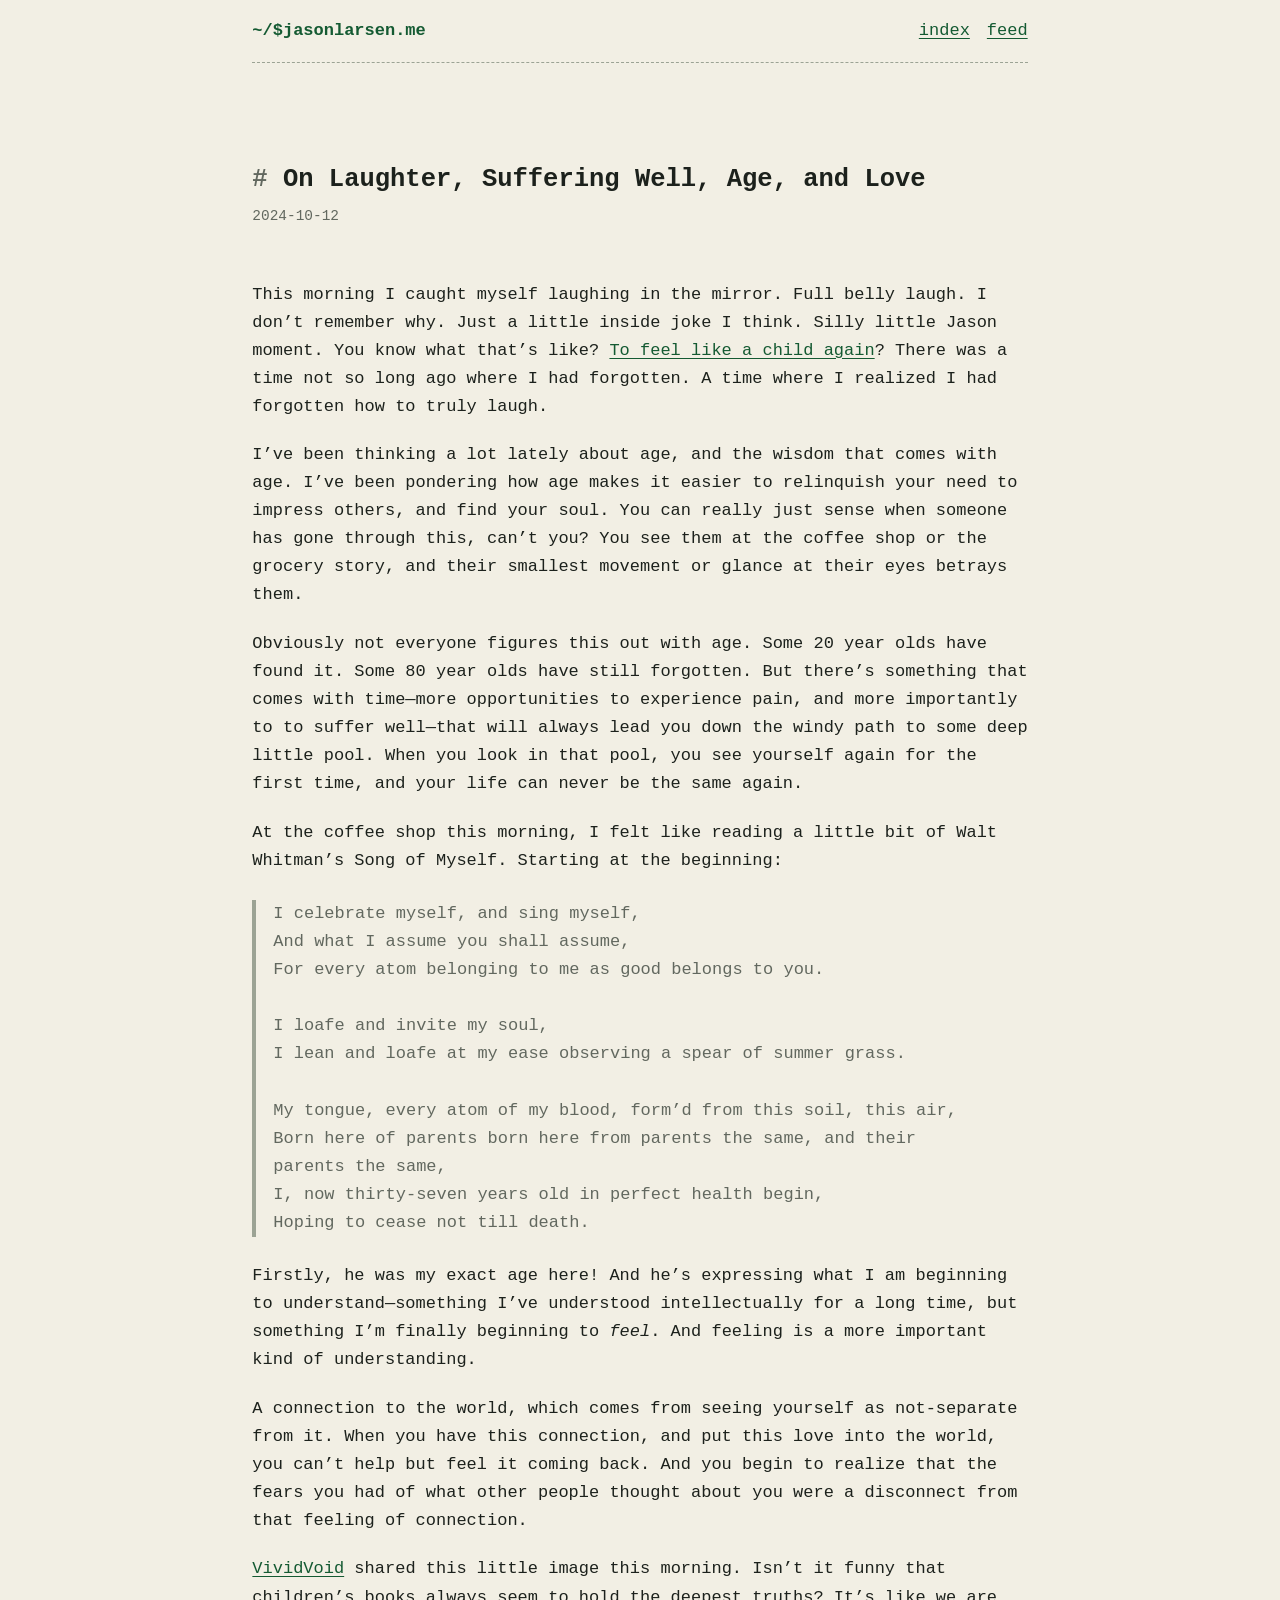
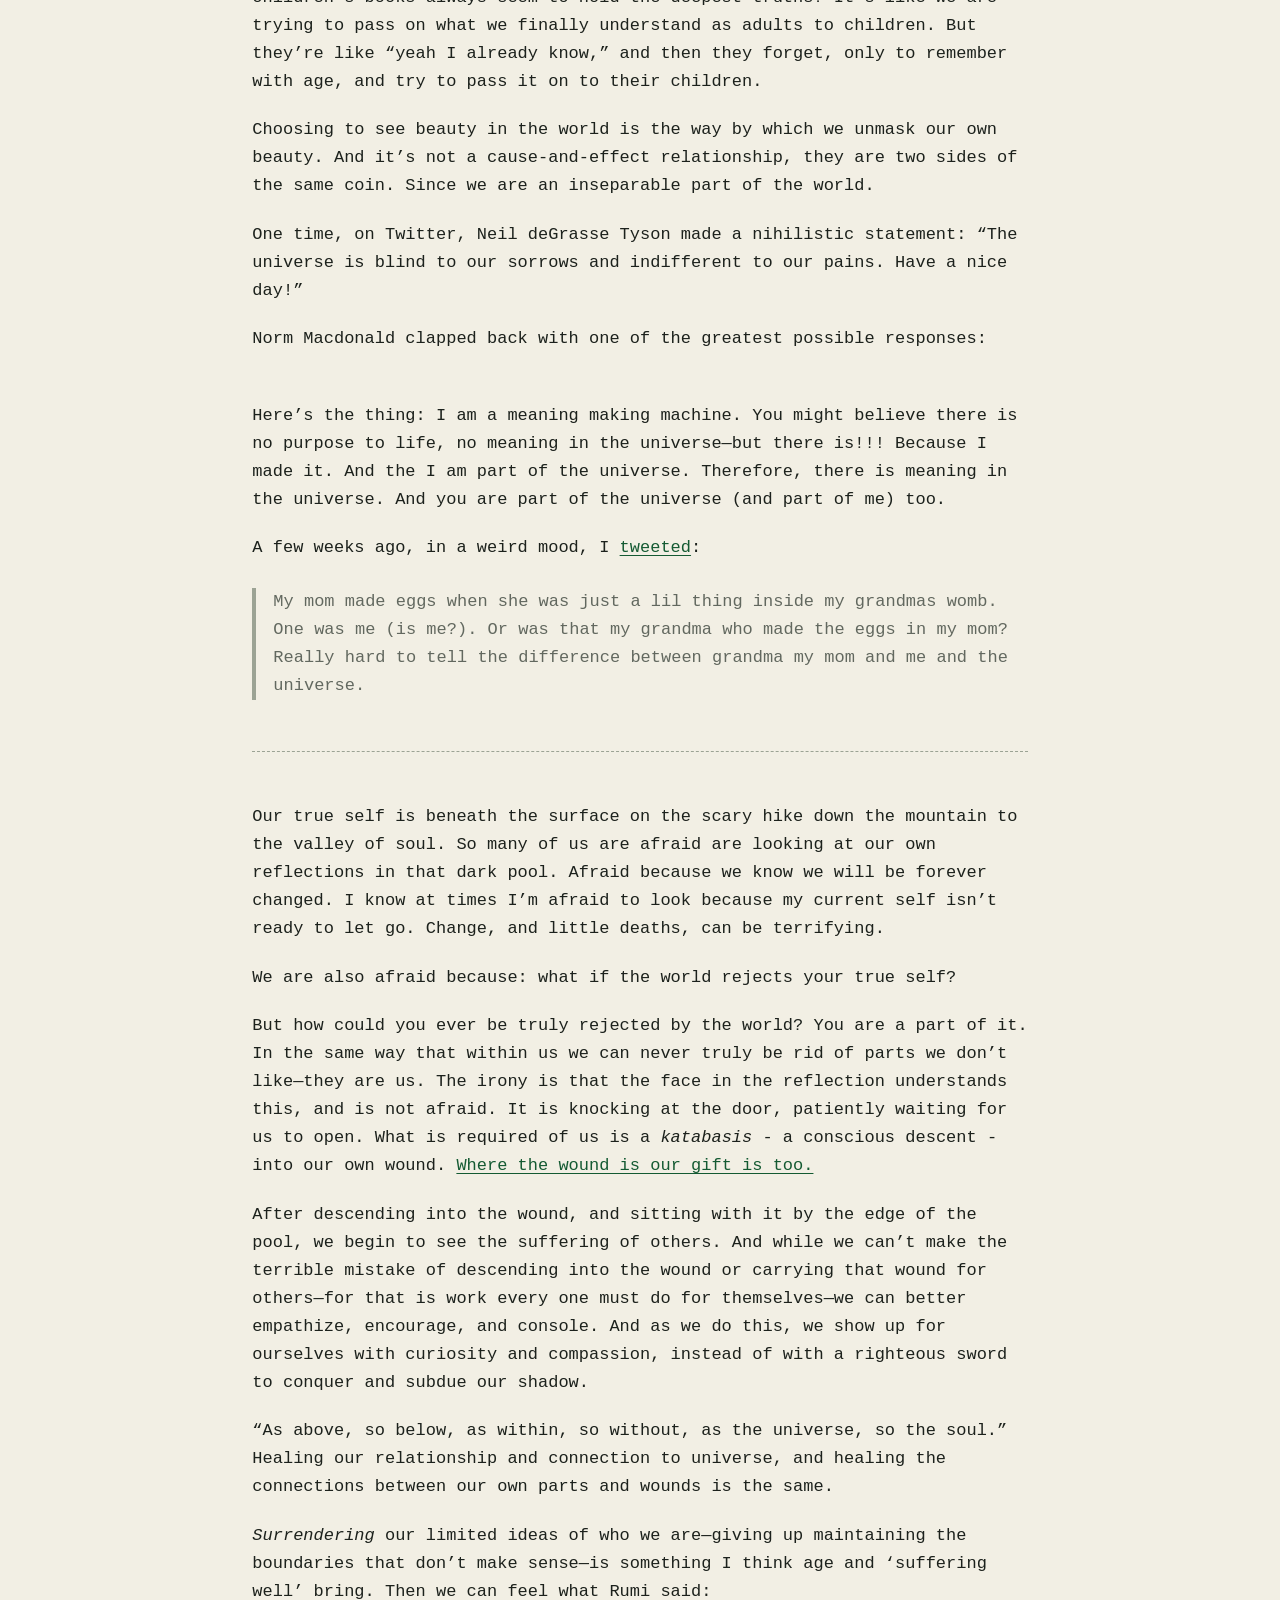
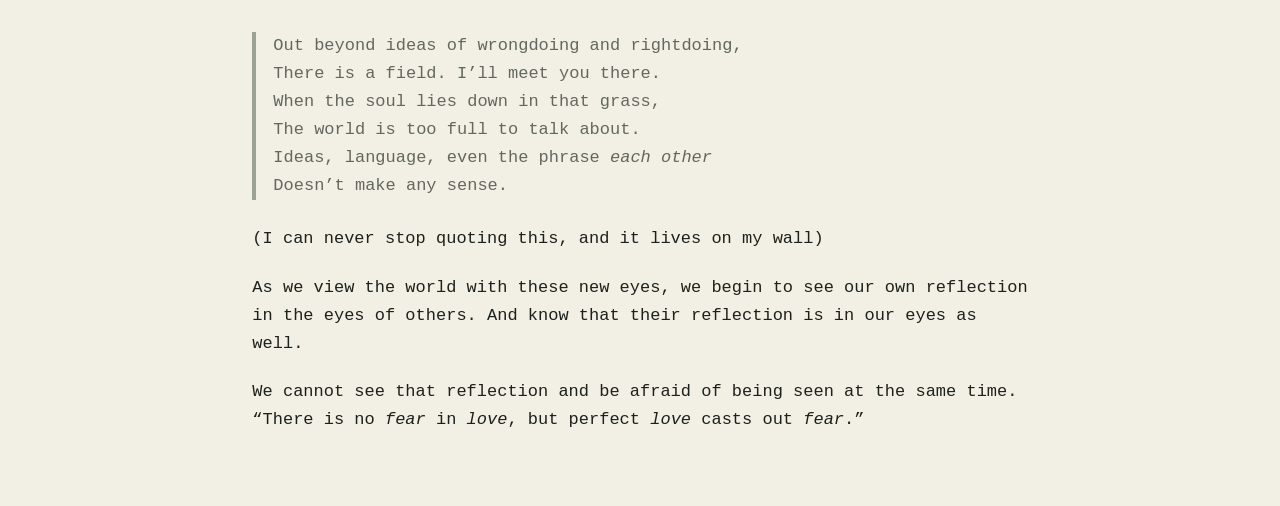
==== on-laughter-suffering-well-age-and-love/index.html @ 5a726ca1 "Publish jasonlarsen.me from e82cf7b160ac2f76d9eeb46ef3b887221762de13" ====
<!doctype html>
<html lang="en">
<head>
  <meta charset="utf-8">
  <meta name="viewport" content="width=device-width, initial-scale=1">
  <meta name="color-scheme" content="light dark">
  <title>On Laughter, Suffering Well, Age, and Love · Jason Larsen</title>
  <meta name="description" content="">
  <link rel="stylesheet" href="https://jarsen.github.io/jasonlarsen-me-pages/style.css">
  <link rel="alternate" type="application/atom+xml" title="Jason Larsen" href="https://jarsen.github.io/jasonlarsen-me-pages/atom.xml">
</head>
<body>
  <header class="site-header">
    <a class="site-title" href="https://jarsen.github.io/jasonlarsen-me-pages">~/$jasonlarsen.me</a>
    <nav aria-label="Primary">
      <a href="https://jarsen.github.io/jasonlarsen-me-pages">index</a>
      <a href="https://jarsen.github.io/jasonlarsen-me-pages/atom.xml">feed</a>
    </nav>
  </header>
  <main>
<article>
  <header class="article-header">
    <h1>On Laughter, Suffering Well, Age, and Love</h1>
    <time datetime="2024-10-12T16:38:03Z">2024-10-12</time>
    
  </header>
  <div class="prose"><p>This morning I caught myself laughing in the mirror. Full belly laugh. I don’t remember why. Just a little inside joke I think. Silly little Jason moment. You know what that’s like? <a rel="external" href="https://www.youtube.com/watch?v=r-rHc8tm5_c">To feel like a child again</a>? There was a time not so long ago where I had forgotten. A time where I realized I had forgotten how to truly laugh.</p>
<p>I’ve been thinking a lot lately about age, and the wisdom that comes with age. I’ve been pondering how age makes it easier to relinquish your need to impress others, and find your soul. You can really just sense when someone has gone through this, can’t you? You see them at the coffee shop or the grocery story, and their smallest movement or glance at their eyes betrays them.</p>
<p>Obviously not everyone figures this out with age. Some 20 year olds have found it. Some 80 year olds have still forgotten. But there’s something that comes with time—more opportunities to experience pain, and more importantly to to suffer well—that will always lead you down the windy path to some deep little pool. When you look in that pool, you see yourself again for the first time, and your life can never be the same again.</p>
<p>At the coffee shop this morning, I felt like reading a little bit of Walt Whitman’s Song of Myself. Starting at the beginning:</p>
<blockquote>
<p>I celebrate myself, and sing myself,<br />
And what I assume you shall assume,<br />
For every atom belonging to me as good belongs to you.<br />
<br />
I loafe and invite my soul,<br />
I lean and loafe at my ease observing a spear of summer grass.<br />
<br />
My tongue, every atom of my blood, form’d from this soil, this air,<br />
Born here of parents born here from parents the same, and their<br />
parents the same,<br />
I, now thirty-seven years old in perfect health begin,<br />
Hoping to cease not till death.</p>
</blockquote>
<p>Firstly, he was my exact age here! And he’s expressing what I am beginning to understand—something I’ve understood intellectually for a long time, but something I’m finally beginning to <em>feel</em>. And feeling is a more important kind of understanding.</p>
<p>A connection to the world, which comes from seeing yourself as not-separate from it. When you have this connection, and put this love into the world, you can’t help but feel it coming back. And you begin to realize that the fears you had of what other people thought about you were a disconnect from that feeling of connection.</p>
<p><a rel="external" href="https://x.com/VividVoid_/status/1845106775747400089">VividVoid</a> shared this little image this morning. Isn’t it funny that children’s books always seem to hold the deepest truths? It’s like we are trying to pass on what we finally understand as adults to children. But they’re like “yeah I already know,” and then they forget, only to remember with age, and try to pass it on to their children.</p>
<p>Choosing to see beauty in the world is the way by which we unmask our own beauty. And it’s not a cause-and-effect relationship, they are two sides of the same coin. Since we are an inseparable part of the world.</p>
<p>One time, on Twitter, Neil deGrasse Tyson made a nihilistic statement: “The universe is blind to our sorrows and indifferent to our pains. Have a nice day!”</p>
<p>Norm Macdonald clapped back with one of the greatest possible responses:</p>
<p><br />
Here’s the thing: I am a meaning making machine. You might believe there is no purpose to life, no meaning in the universe—but there is!!! Because I made it. And the I am part of the universe. Therefore, there is meaning in the universe. And you are part of the universe (and part of me) too.</p>
<p>A few weeks ago, in a weird mood, I <a rel="external" href="https://x.com/Jarsen/status/1830253135681687669">tweeted</a>:</p>
<blockquote>
<p>My mom made eggs when she was just a lil thing inside my grandmas womb. One was me (is me?). Or was that my grandma who made the eggs in my mom? Really hard to tell the difference between grandma my mom and me and the universe.</p>
</blockquote>
<hr />
<p>Our true self is beneath the surface on the scary hike down the mountain to the valley of soul. So many of us are afraid are looking at our own reflections in that dark pool. Afraid because we know we will be forever changed. I know at times I’m afraid to look because my current self isn’t ready to let go. Change, and little deaths, can be terrifying.</p>
<p>We are also afraid because: what if the world rejects your true self?</p>
<p>But how could you ever be truly rejected by the world? You are a part of it. In the same way that within us we can never truly be rid of parts we don’t like—they are us. The irony is that the face in the reflection understands this, and is not afraid. It is knocking at the door, patiently waiting for us to open. What is required of us is a <em>katabasis</em> - a conscious descent - into our own wound. <a rel="external" href="https://www.youtube.com/watch?v=UNHZ0CbUus4">Where the wound is our gift is too.</a></p>
<p>After descending into the wound, and sitting with it by the edge of the pool, we begin to see the suffering of others. And while we can’t make the terrible mistake of descending into the wound or carrying that wound for others—for that is work every one must do for themselves—we can better empathize, encourage, and console. And as we do this, we show up for ourselves with curiosity and compassion, instead of with a righteous sword to conquer and subdue our shadow.</p>
<p>“As above, so below, as within, so without, as the universe, so the soul.” Healing our relationship and connection to universe, and healing the connections between our own parts and wounds is the same.</p>
<p><em>Surrendering</em> our limited ideas of who we are—giving up maintaining the boundaries that don’t make sense—is something I think age and ‘suffering well’ bring. Then we can feel what Rumi said:</p>
<blockquote>
<p>Out beyond ideas of wrongdoing and rightdoing,<br />
There is a field. I’ll meet you there.<br />
When the soul lies down in that grass,<br />
The world is too full to talk about.<br />
Ideas, language, even the phrase <em>each other</em><br />
Doesn’t make any sense.</p>
</blockquote>
<p>(I can never stop quoting this, and it lives on my wall)</p>
<p>As we view the world with these new eyes, we begin to see our own reflection in the eyes of others. And know that their reflection is in our eyes as well.</p>
<p>We cannot see that reflection and be afraid of being seen at the same time. “There is no <em>fear</em> in <em>love</em>, but perfect <em>love</em> casts out <em>fear</em>.”</p>
</div>
</article>
</main>
</body>
</html>
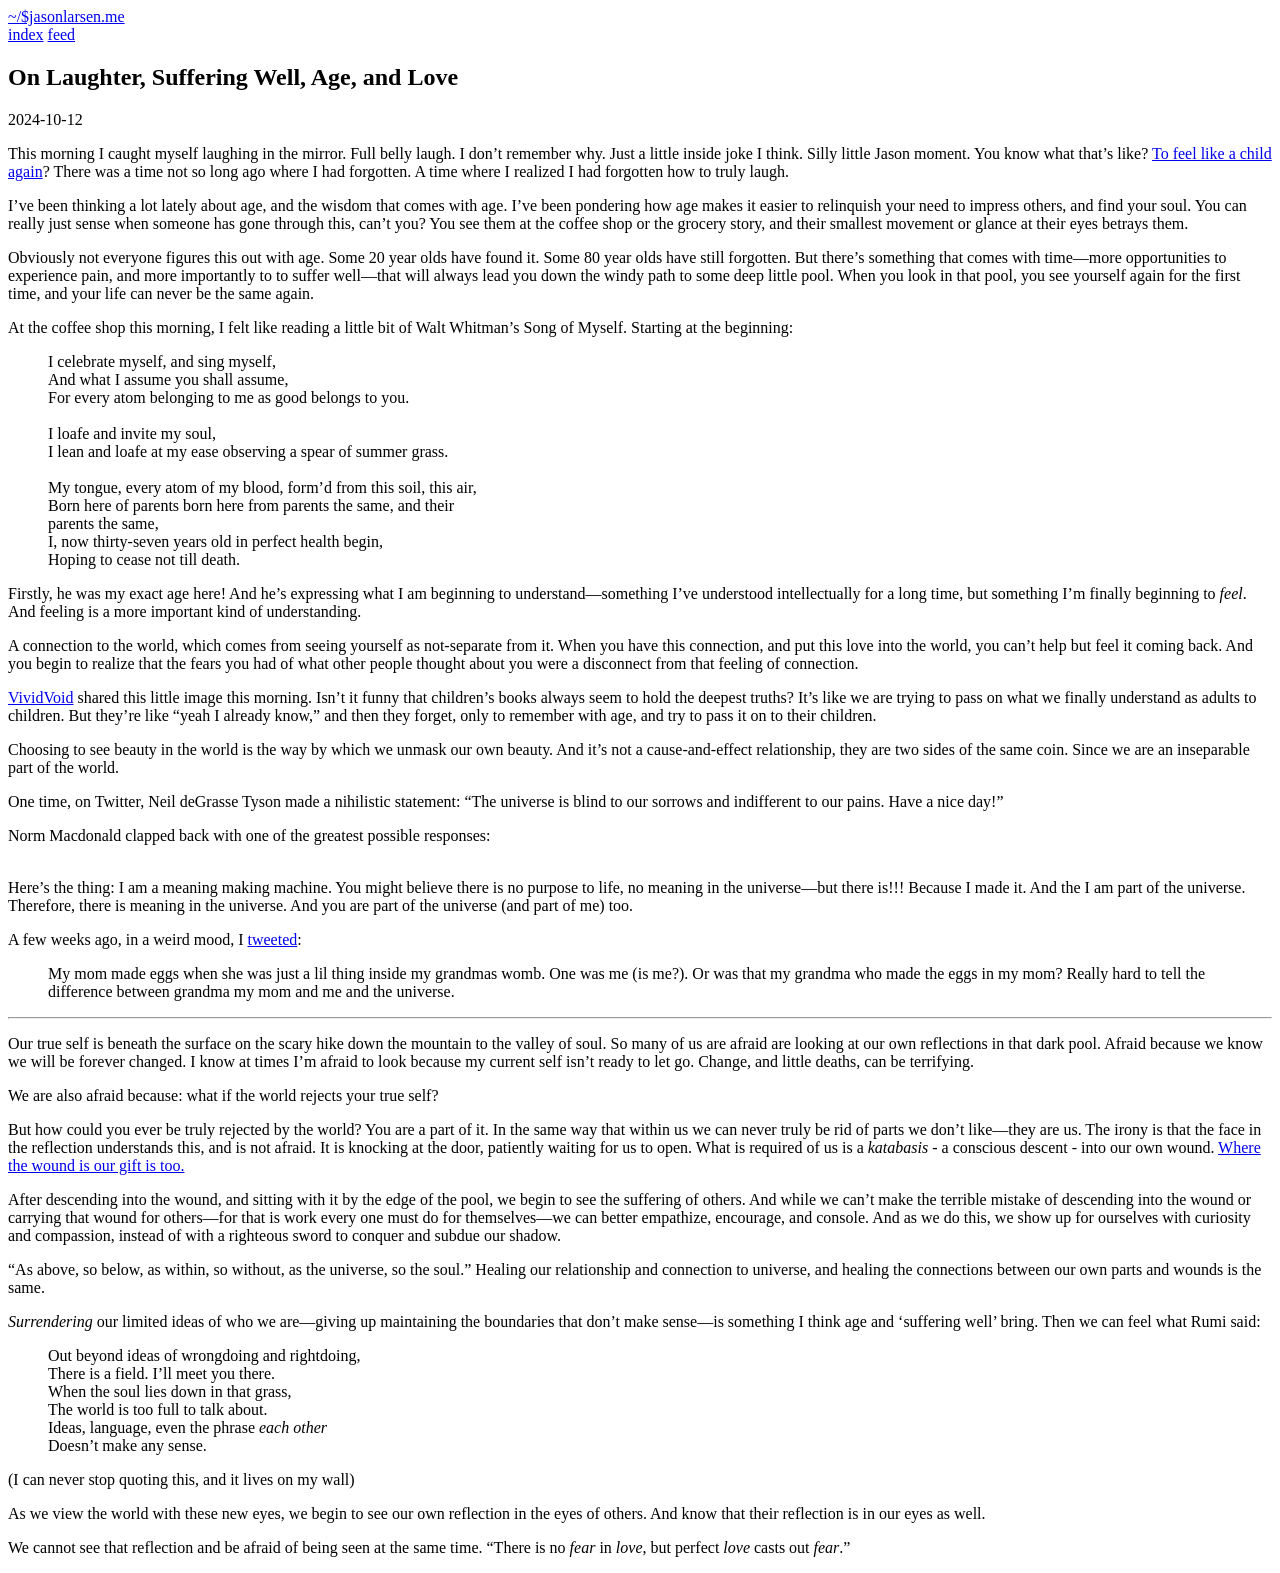
==== commit 77fb8d61: "Publish jasonlarsen.me from 0f540ace1c13298851a008477be3c9821d3b9468" ====
--- a/on-laughter-suffering-well-age-and-love/index.html
+++ b/on-laughter-suffering-well-age-and-love/index.html
@@ -6,15 +6,15 @@
   <meta name="color-scheme" content="light dark">
   <title>On Laughter, Suffering Well, Age, and Love · Jason Larsen</title>
   <meta name="description" content="">
-  <link rel="stylesheet" href="https://jarsen.github.io/jasonlarsen-me-pages/style.css">
-  <link rel="alternate" type="application/atom+xml" title="Jason Larsen" href="https://jarsen.github.io/jasonlarsen-me-pages/atom.xml">
+  <link rel="stylesheet" href="https://jasonlarsen.me/style.css">
+  <link rel="alternate" type="application/atom+xml" title="Jason Larsen" href="https://jasonlarsen.me/atom.xml">
 </head>
 <body>
   <header class="site-header">
-    <a class="site-title" href="https://jarsen.github.io/jasonlarsen-me-pages">~/$jasonlarsen.me</a>
+    <a class="site-title" href="https://jasonlarsen.me">~/$jasonlarsen.me</a>
     <nav aria-label="Primary">
-      <a href="https://jarsen.github.io/jasonlarsen-me-pages">index</a>
-      <a href="https://jarsen.github.io/jasonlarsen-me-pages/atom.xml">feed</a>
+      <a href="https://jasonlarsen.me">index</a>
+      <a href="https://jasonlarsen.me/atom.xml">feed</a>
     </nav>
   </header>
   <main>
